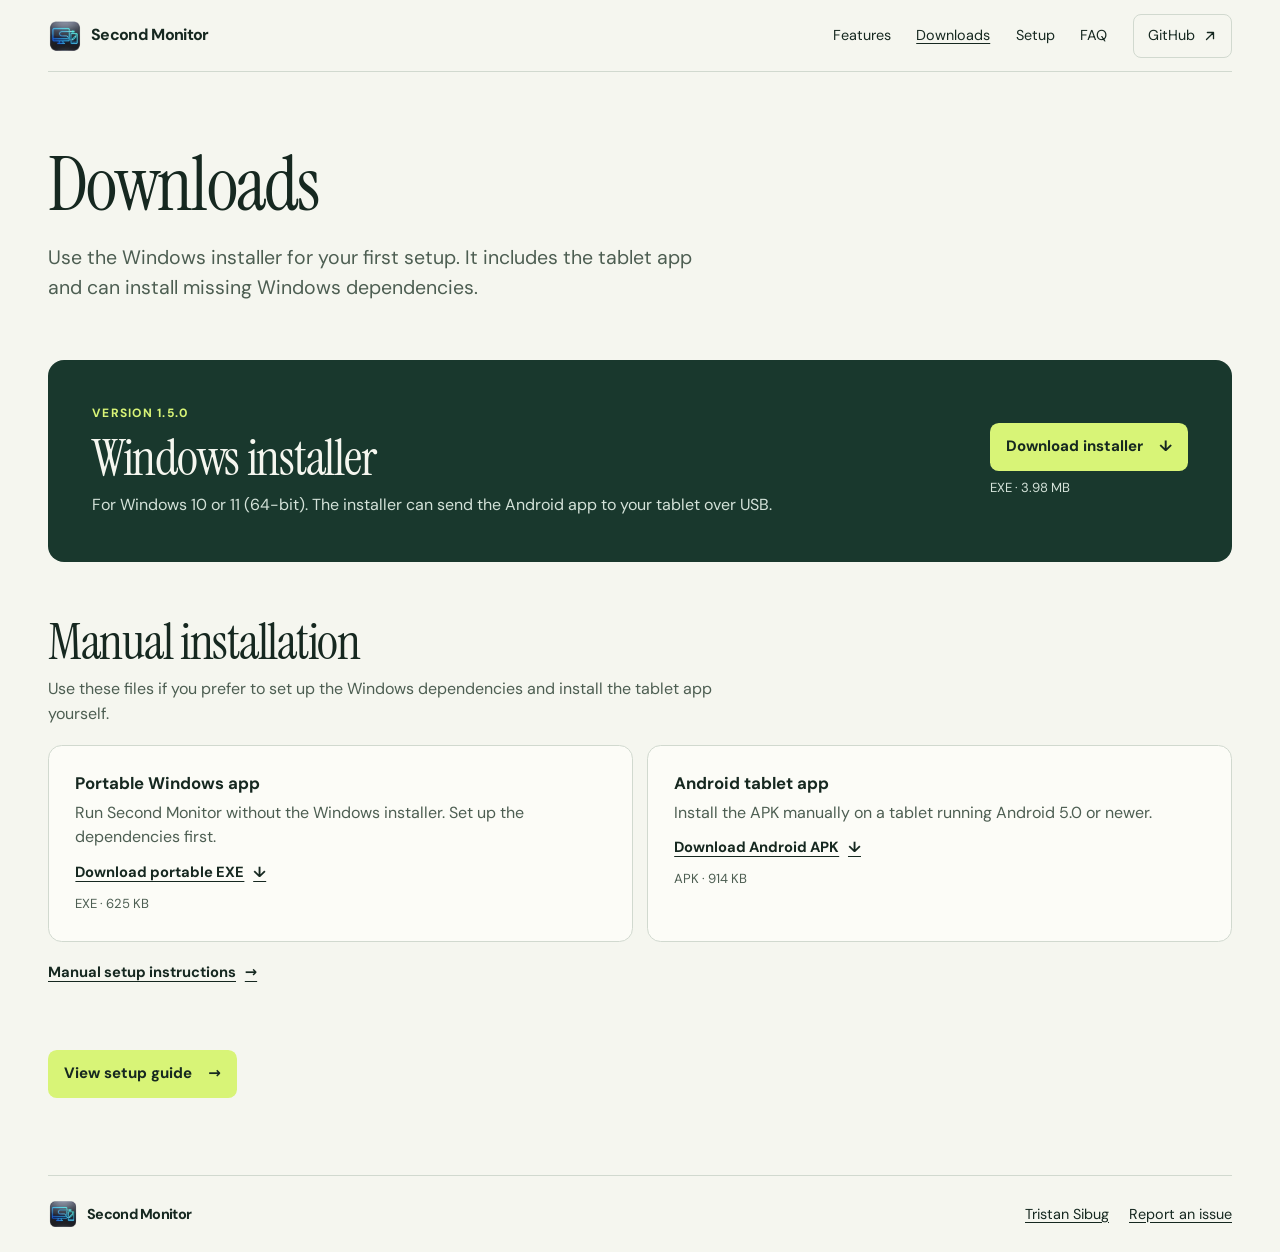
==== website/public/downloads/index.html @ 77a8d57a "Add dedicated Second Monitor download and setup pages" ====
<!doctype html>
<html lang="en">
<head>
  <meta charset="utf-8">
  <meta name="viewport" content="width=device-width, initial-scale=1">
  <meta name="description" content="Download the Second Monitor Windows installer, portable app, or Android APK.">
  <meta name="theme-color" content="#f5f6ef">
  <title>Downloads — Second Monitor</title>
  <link rel="icon" href="../assets/app-icon.webp" type="image/webp">
  <link rel="stylesheet" href="../styles.css">
</head>
<body>
  <a class="skip-link" href="#main">Skip to content</a>

  <header class="site-header">
    <div class="shell header-inner">
      <a class="brand" href="../">
        <img src="../assets/app-icon.webp" width="34" height="34" alt="">
        Second Monitor
      </a>
      <nav aria-label="Main navigation">
        <ul class="nav-links">
          <li><a href="../#features">Features</a></li>
          <li><a href="./" aria-current="page">Downloads</a></li>
          <li><a href="../setup/">Setup</a></li>
          <li><a href="../#faq">FAQ</a></li>
          <li><a class="github-link" href="https://github.com/TristanSibug/SecondMonitor">GitHub <svg class="link-icon" aria-hidden="true" width="14" height="14" viewBox="0 0 16 16" fill="none" stroke="currentColor" stroke-width="1.5" stroke-linecap="round" stroke-linejoin="round"><path d="M4 12 12 4M5 4h7v7"/></svg></a></li>
        </ul>
      </nav>
    </div>
  </header>

  <main class="shell content-page" id="main">
    <div class="page-intro">
      <h1>Downloads</h1>
      <p class="lede">Use the Windows installer for your first setup. It includes the tablet app and can install missing Windows dependencies.</p>
    </div>

    <section class="download-primary" aria-labelledby="installer-title">
      <div>
        <p class="eyebrow">Version 1.5.0</p>
        <h2 id="installer-title">Windows installer</h2>
        <p>For Windows 10 or 11 (64-bit). The installer can send the Android app to your tablet over USB.</p>
      </div>
      <div class="download-action">
        <a class="button" href="https://github.com/TristanSibug/SecondMonitor/releases/download/v1.5.0/SecondMonitorSetup-1.5.exe">Download installer <span aria-hidden="true">↓</span></a>
        <p class="file-info">EXE · 3.98 MB</p>
      </div>
    </section>

    <section class="download-options" id="manual-downloads" aria-labelledby="manual-title">
      <h2 id="manual-title">Manual installation</h2>
      <p>Use these files if you prefer to set up the Windows dependencies and install the tablet app yourself.</p>
      <div class="download-grid">
        <article class="feature">
          <h3>Portable Windows app</h3>
          <p>Run Second Monitor without the Windows installer. Set up the dependencies first.</p>
          <a class="text-link" href="https://github.com/TristanSibug/SecondMonitor/releases/download/v1.5.0/SecondMonitor.exe">Download portable EXE <span aria-hidden="true">↓</span></a>
          <p class="file-info">EXE · 625 KB</p>
        </article>
        <article class="feature">
          <h3>Android tablet app</h3>
          <p>Install the APK manually on a tablet running Android 5.0 or newer.</p>
          <a class="text-link" href="https://github.com/TristanSibug/SecondMonitor/releases/download/v1.5.0/SecondMonitor.apk">Download Android APK <span aria-hidden="true">↓</span></a>
          <p class="file-info">APK · 914 KB</p>
        </article>
      </div>
      <a class="text-link" href="../setup/#manual">Manual setup instructions <span aria-hidden="true">→</span></a>
    </section>

    <a class="button" href="../setup/">View setup guide <span aria-hidden="true">→</span></a>
  </main>

  <footer class="shell footer">
    <a class="brand" href="../">
      <img src="../assets/app-icon.webp" width="30" height="30" alt="">
      Second Monitor
    </a>
    <div class="footer-links"><a href="https://tjesibug.online/">Tristan Sibug</a><a href="https://github.com/TristanSibug/SecondMonitor/issues">Report an issue</a></div>
  </footer>
</body>
</html>
---- website/public/styles.css ----
@font-face {
  font-family: "DM Sans";
  src: url("assets/dm-sans.woff2") format("woff2");
  font-weight: 100 1000;
  font-display: swap;
}

@font-face {
  font-family: "Instrument Serif";
  src: url("assets/instrument-serif.woff2") format("woff2");
  font-display: swap;
}

@font-face {
  font-family: "Instrument Serif";
  src: url("assets/instrument-serif-italic.woff2") format("woff2");
  font-style: italic;
  font-display: swap;
}

:root {
  color-scheme: light;
  --paper: #f5f6ef;
  --ink: #162820;
  --muted: #4d5e52;
  --line: #d1d9cf;
  --forest: #19382d;
  --lime: #d8f477;
  --body-font: "DM Sans", system-ui, sans-serif;
  --display-font: "Instrument Serif", Georgia, serif;
}

* { box-sizing: border-box; }

body {
  margin: 0;
  background: var(--paper);
  color: var(--ink);
  font: 1rem/1.55 var(--body-font);
  overflow-wrap: break-word;
}

img { display: block; max-inline-size: 100%; block-size: auto; }
a { color: inherit; text-underline-offset: 0.24em; }
a:focus-visible, summary:focus-visible { outline: 2px solid currentColor; outline-offset: 4px; }
p { margin: 0; }

.shell {
  width: min(74rem, calc(100% - clamp(2rem, 7vw, 6rem)));
  margin-inline: auto;
}

.skip-link {
  position: absolute;
  z-index: 1;
  inset: 0 auto auto 1rem;
  padding: 0.75rem 1rem;
  transform: translateY(-150%);
  background: var(--lime);
}

.skip-link:focus { transform: translateY(0); }

.header-inner, .footer {
  display: flex;
  flex-wrap: wrap;
  align-items: center;
  justify-content: space-between;
  gap: 0.45rem 2rem;
  padding-block: 0.85rem;
}

.header-inner { border-bottom: 1px solid var(--line); }

.brand, .nav-links a, .text-link, .button, .footer-links a {
  display: inline-flex;
  align-items: center;
  gap: 0.55rem;
  min-block-size: 44px;
}

.brand {
  gap: 0.55rem;
  font-weight: 750;
  letter-spacing: -0.04em;
  text-decoration: none;
}

.brand img { flex: none; }

.nav-links {
  display: flex;
  flex-wrap: wrap;
  gap: 0 1.6rem;
  margin: 0;
  padding: 0;
  list-style: none;
  font-size: 0.9rem;
}

.nav-links a { text-decoration: none; }
.nav-links a:hover, .brand:hover, .nav-links [aria-current="page"] { text-decoration: underline; }
.nav-links .github-link {
  padding-inline: 0.85rem;
  border: 1px solid var(--line);
  border-radius: 0.5rem;
}

.hero {
  display: grid;
  grid-template-columns: minmax(0, 0.96fr) minmax(0, 1.04fr);
  align-items: center;
  gap: clamp(1.75rem, 4.5vw, 4.25rem);
  padding-block: clamp(3.5rem, 6vw, 6rem);
}

.eyebrow {
  display: flex;
  align-items: center;
  gap: 0.55rem;
  margin-block-end: 1.3rem;
  color: #365443;
  font-size: 0.75rem;
  font-weight: 750;
  letter-spacing: 0.105em;
  text-transform: uppercase;
}

.dot {
  flex: none;
  width: 0.5rem;
  aspect-ratio: 1;
  border-radius: 50%;
  background: #52774e;
}

h1, h2 {
  margin: 0;
  font: 400 clamp(2.75rem, 5.9vw, 5.6rem)/0.95 var(--display-font);
  letter-spacing: -0.025em;
}

h1 em { color: #396148; }

h2 {
  font-size: clamp(2.75rem, 5vw, 4.5rem);
  text-wrap: balance;
}

.lede {
  max-width: 32ch;
  margin-block: 1.4rem 1.2rem;
  color: var(--muted);
  font-size: clamp(1.02rem, 1.6vw, 1.22rem);
}

.actions {
  display: flex;
  flex-wrap: wrap;
  align-items: center;
  gap: 0.45rem 1.35rem;
}

.button {
  justify-content: space-between;
  gap: 1rem;
  min-block-size: 48px;
  padding: 0.7rem 0.95rem;
  border: 1px solid transparent;
  border-radius: 0.55rem;
  background: var(--lime);
  color: var(--ink);
  font-size: 0.94rem;
  font-weight: 750;
  text-decoration: none;
}

.button:hover { background: #c9e66a; }
.button:focus-visible { outline-color: var(--ink); }
.setup .button:focus-visible { outline-color: #f5f6ef; }
.text-link { font-size: 0.92rem; font-weight: 700; }
.text-link:hover { text-decoration-thickness: 2px; }

.hero-note {
  margin-block-start: 0.9rem;
  color: var(--muted);
  font-size: 0.85rem;
}

figure { margin: 0; }

.hero-figure {
  overflow: hidden;
  border: 1px solid #cbd7c5;
  border-radius: 1rem;
  background: #e1ead6;
}

.hero-figure img { width: 100%; }

.hero-figure figcaption {
  padding: 0.65rem 1rem;
  border-top: 1px solid #cbd7c5;
  color: #355141;
  font-size: 0.78rem;
  font-weight: 650;
}

.requirements {
  display: grid;
  grid-template-columns: repeat(3, minmax(0, 1fr));
  padding-block: 1rem;
  border-block: 1px solid var(--line);
}

.requirements > div { padding-inline: clamp(0.65rem, 3vw, 2rem); }
.requirements > div:first-child { padding-inline-start: 0; }
.requirements > div + div { border-inline-start: 1px solid var(--line); }

.requirements dt {
  margin-block-end: 0.15rem;
  color: var(--muted);
  font-size: 0.7rem;
  font-weight: 750;
  letter-spacing: 0.08em;
  text-transform: uppercase;
}

.requirements dd { margin: 0; font-size: clamp(0.87rem, 1.5vw, 1rem); font-weight: 700; }
.requirements dd span { color: var(--muted); font-weight: 500; }

.section { padding-block: clamp(3rem, 6vw, 5.5rem); }

.section-heading {
  display: flex;
  flex-wrap: wrap;
  gap: 0.8rem 2rem;
  align-items: end;
  justify-content: space-between;
  margin-block-end: 1.75rem;
}

.section-heading p { max-width: 34ch; color: var(--muted); }

.features {
  display: grid;
  grid-template-columns: repeat(3, minmax(0, 1fr));
  gap: 0.85rem;
}

.feature {
  padding: clamp(1.1rem, 2.5vw, 1.65rem);
  border: 1px solid var(--line);
  border-radius: 0.85rem;
  background: #fcfcf7;
}

.feature-icon {
  box-sizing: content-box;
  padding: 0.55rem;
  border-radius: 0.5rem;
  background: #e7eedf;
  color: #335641;
}

h3 { margin: 0; font-size: 1.05rem; line-height: 1.35; }
.feature h3 { margin-block: 0.85rem 0.35rem; }
.feature p { color: var(--muted); }

.setup-band { background: var(--forest); color: var(--paper); }

.setup {
  display: grid;
  grid-template-columns: minmax(0, 1.1fr) minmax(0, 0.9fr);
  align-items: center;
  gap: clamp(2rem, 6vw, 6rem);
  padding-block: clamp(3rem, 6vw, 5.5rem);
}

.setup h2 { max-width: 12ch; text-wrap: wrap; }

.steps {
  display: grid;
  gap: 0.9rem;
  padding-inline-start: 1.5rem;
  margin-block: 1.5rem;
}

.steps li { padding-inline-start: 0.35rem; }
.steps li::marker { color: var(--lime); font-weight: 750; }
.steps p { margin-block-start: 0.2rem; color: #d4e2d9; }

.app-figure {
  display: grid;
  justify-items: center;
  gap: 0.85rem;
  padding: clamp(0.75rem, 2vw, 1.5rem);
  border: 1px solid #597466;
  border-radius: 1rem;
  background: #264738;
}

.app-figure img {
  width: min(100%, 25rem);
  border-radius: 0.45rem;
  box-shadow: 0 1rem 2rem #101d1877;
}

@media (hover: hover) {
  .app-figure:hover {
    background: #2d5141;
    border-color: #8ea99a;
  }

  @media (prefers-reduced-motion: no-preference) {
    .app-figure img { transition: transform 200ms ease; }
    .app-figure:hover img { transform: scale(1.025); }
  }
}

.app-figure figcaption { color: #d4e2d9; font-size: 0.8rem; text-align: center; }

.faq {
  display: grid;
  grid-template-columns: minmax(0, 0.8fr) minmax(0, 1.2fr);
  gap: 1.25rem 3rem;
}

.faq h2 { margin-block-end: 0.45rem; }
.questions { border-top: 1px solid var(--line); }
details { border-bottom: 1px solid var(--line); }

summary {
  min-block-size: 44px;
  padding-block: 0.9rem;
  cursor: pointer;
  font-weight: 750;
}

summary::marker { color: #396148; }
details p { max-width: 54ch; padding-block: 0 1rem; color: var(--muted); }

.footer {
  border-top: 1px solid var(--line);
  padding-block: 1rem;
  font-size: 0.9rem;
}

.footer-links { display: flex; flex-wrap: wrap; gap: 0 1.25rem; }

.content-page { padding-block: clamp(2.75rem, 6vw, 5.5rem); }

.page-intro { margin-block-end: clamp(2rem, 5vw, 3.5rem); }
.page-intro .lede { max-width: 52ch; }
.content-page h2 { font-size: clamp(2.1rem, 4vw, 3.4rem); }
.content-page p:not(.eyebrow, .lede, .file-info) { max-width: 65ch; }

.download-primary {
  display: flex;
  flex-wrap: wrap;
  align-items: center;
  justify-content: space-between;
  gap: 1.25rem 2rem;
  padding: clamp(1.25rem, 4vw, 2.75rem);
  border-radius: 1rem;
  background: var(--forest);
  color: var(--paper);
}

.download-primary .eyebrow { color: var(--lime); margin-block-end: 0.75rem; }
.download-primary h2 { margin-block-end: 0.65rem; }
.download-primary p { color: #d4e2d9; }
.download-primary .button:focus-visible { outline-color: var(--paper); }
.file-info { color: var(--muted); font-size: 0.82rem; }
.download-action .file-info { margin-block-start: 0.45rem; }

.download-options { margin-block: clamp(2rem, 5vw, 3.5rem); }
.download-options > p { margin-block-start: 0.65rem; color: var(--muted); }

.download-grid {
  display: grid;
  grid-template-columns: repeat(2, minmax(0, 1fr));
  gap: 0.85rem;
  margin-block: 1.15rem 0.5rem;
}

.download-grid h3 { margin-block-start: 0; }

.guide-layout {
  display: grid;
  grid-template-columns: minmax(11rem, 1fr) minmax(0, 3.1fr);
  align-items: start;
  gap: 1.75rem clamp(2rem, 5vw, 4.5rem);
}

.guide-nav {
  padding: 1rem;
  border: 1px solid var(--line);
  border-radius: 0.85rem;
  background: #fcfcf7;
}

.guide-nav p { font-weight: 750; }
.guide-nav ul { margin: 0.35rem 0 0; padding: 0; list-style: none; }
.guide-nav a { display: flex; align-items: center; min-block-size: 44px; font-size: 0.93rem; }

.guide-content { max-width: 71ch; }
.guide-content section + section {
  border-top: 1px solid var(--line);
  padding-block-start: 1.75rem;
  margin-block-start: 1.75rem;
}

.guide-content h2 { margin-block-end: 0.85rem; text-wrap: wrap; }
.guide-content ol, .guide-content ul { padding-inline-start: 1.45rem; }
.guide-content li + li { margin-block-start: 0.55rem; }
.guide-content code { overflow-wrap: anywhere; }
.guide-problems dt { font-weight: 750; }
.guide-problems dd { margin: 0.2rem 0 0.9rem; color: var(--muted); }

@media (max-width: 48.75rem) {
  .hero, .setup, .faq, .guide-layout { grid-template-columns: minmax(0, 1fr); }
  h1 { font-size: clamp(3.15rem, 10vw, 5.3rem); }
  .hero { padding-block: 2.75rem; }
  .features { grid-template-columns: minmax(0, 1fr); }
  .app-figure { justify-self: start; width: min(100%, 29rem); }
}

@media (max-width: 32rem) {
  .header-inner { padding-block: 0.6rem; }
  .nav-links { gap: 0 0.9rem; }
  .download-grid { grid-template-columns: minmax(0, 1fr); }
  .nav-links .github-link { padding-inline: 0; border-color: transparent; }
  .requirements > div:last-child { padding-inline-end: 0; }
}
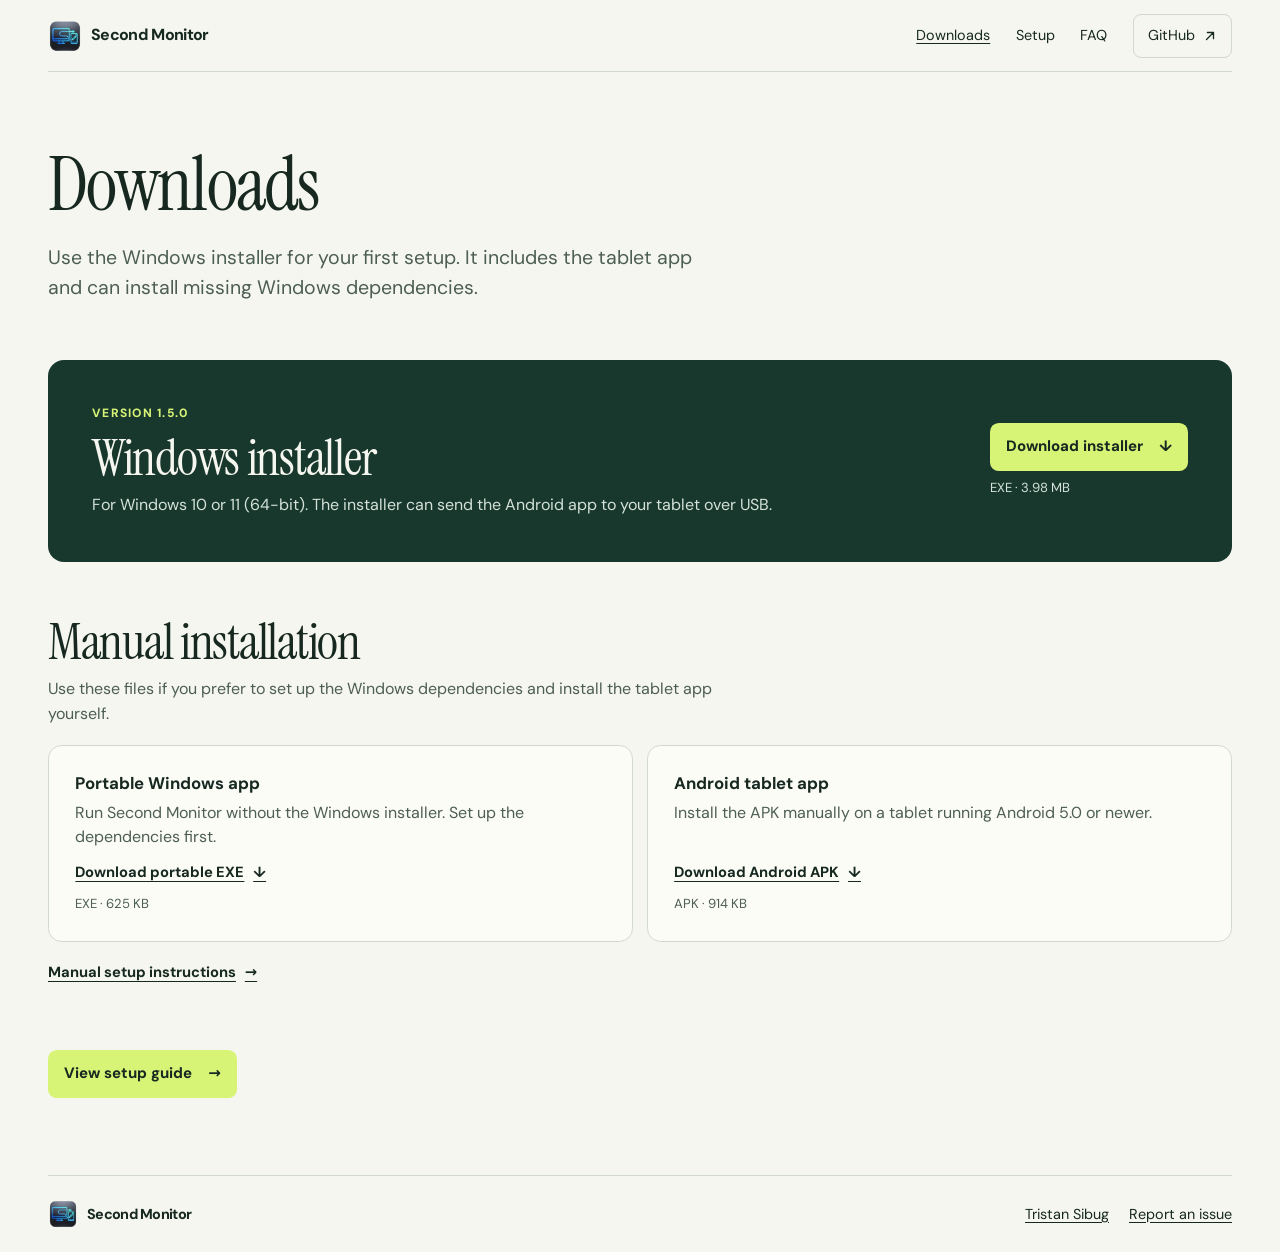
==== commit 8ebcef90: "Refine website navigation and download card alignment" ====
--- a/website/public/downloads/index.html
+++ b/website/public/downloads/index.html
@@ -20,7 +20,6 @@
       </a>
       <nav aria-label="Main navigation">
         <ul class="nav-links">
-          <li><a href="../#features">Features</a></li>
           <li><a href="./" aria-current="page">Downloads</a></li>
           <li><a href="../setup/">Setup</a></li>
           <li><a href="../#faq">FAQ</a></li>
@@ -55,14 +54,18 @@
         <article class="feature">
           <h3>Portable Windows app</h3>
           <p>Run Second Monitor without the Windows installer. Set up the dependencies first.</p>
-          <a class="text-link" href="https://github.com/TristanSibug/SecondMonitor/releases/download/v1.5.0/SecondMonitor.exe">Download portable EXE <span aria-hidden="true">↓</span></a>
-          <p class="file-info">EXE · 625 KB</p>
+          <div class="download-file">
+            <a class="text-link" href="https://github.com/TristanSibug/SecondMonitor/releases/download/v1.5.0/SecondMonitor.exe">Download portable EXE <span aria-hidden="true">↓</span></a>
+            <p class="file-info">EXE · 625 KB</p>
+          </div>
         </article>
         <article class="feature">
           <h3>Android tablet app</h3>
           <p>Install the APK manually on a tablet running Android 5.0 or newer.</p>
-          <a class="text-link" href="https://github.com/TristanSibug/SecondMonitor/releases/download/v1.5.0/SecondMonitor.apk">Download Android APK <span aria-hidden="true">↓</span></a>
-          <p class="file-info">APK · 914 KB</p>
+          <div class="download-file">
+            <a class="text-link" href="https://github.com/TristanSibug/SecondMonitor/releases/download/v1.5.0/SecondMonitor.apk">Download Android APK <span aria-hidden="true">↓</span></a>
+            <p class="file-info">APK · 914 KB</p>
+          </div>
         </article>
       </div>
       <a class="text-link" href="../setup/#manual">Manual setup instructions <span aria-hidden="true">→</span></a>
--- a/website/public/styles.css
+++ b/website/public/styles.css
@@ -31,6 +31,10 @@
 }
 
 * { box-sizing: border-box; }
+
+@media (prefers-reduced-motion: no-preference) {
+  :root:has(#faq:target) { scroll-behavior: smooth; }
+}
 
 body {
   margin: 0;
@@ -384,7 +388,13 @@
   margin-block: 1.15rem 0.5rem;
 }
 
+.download-grid .feature {
+  display: flex;
+  flex-direction: column;
+}
+
 .download-grid h3 { margin-block-start: 0; }
+.download-file { margin-block-start: auto; }
 
 .guide-layout {
   display: grid;
@@ -402,7 +412,17 @@
 
 .guide-nav p { font-weight: 750; }
 .guide-nav ul { margin: 0.35rem 0 0; padding: 0; list-style: none; }
-.guide-nav a { display: flex; align-items: center; min-block-size: 44px; font-size: 0.93rem; }
+.guide-nav a {
+  display: flex;
+  align-items: center;
+  min-block-size: 44px;
+  padding-inline: 0.4rem;
+  border-radius: 0.35rem;
+  font-size: 0.93rem;
+  text-decoration: none;
+}
+
+.guide-nav a:hover { background: #e7eedf; }
 
 .guide-content { max-width: 71ch; }
 .guide-content section + section {
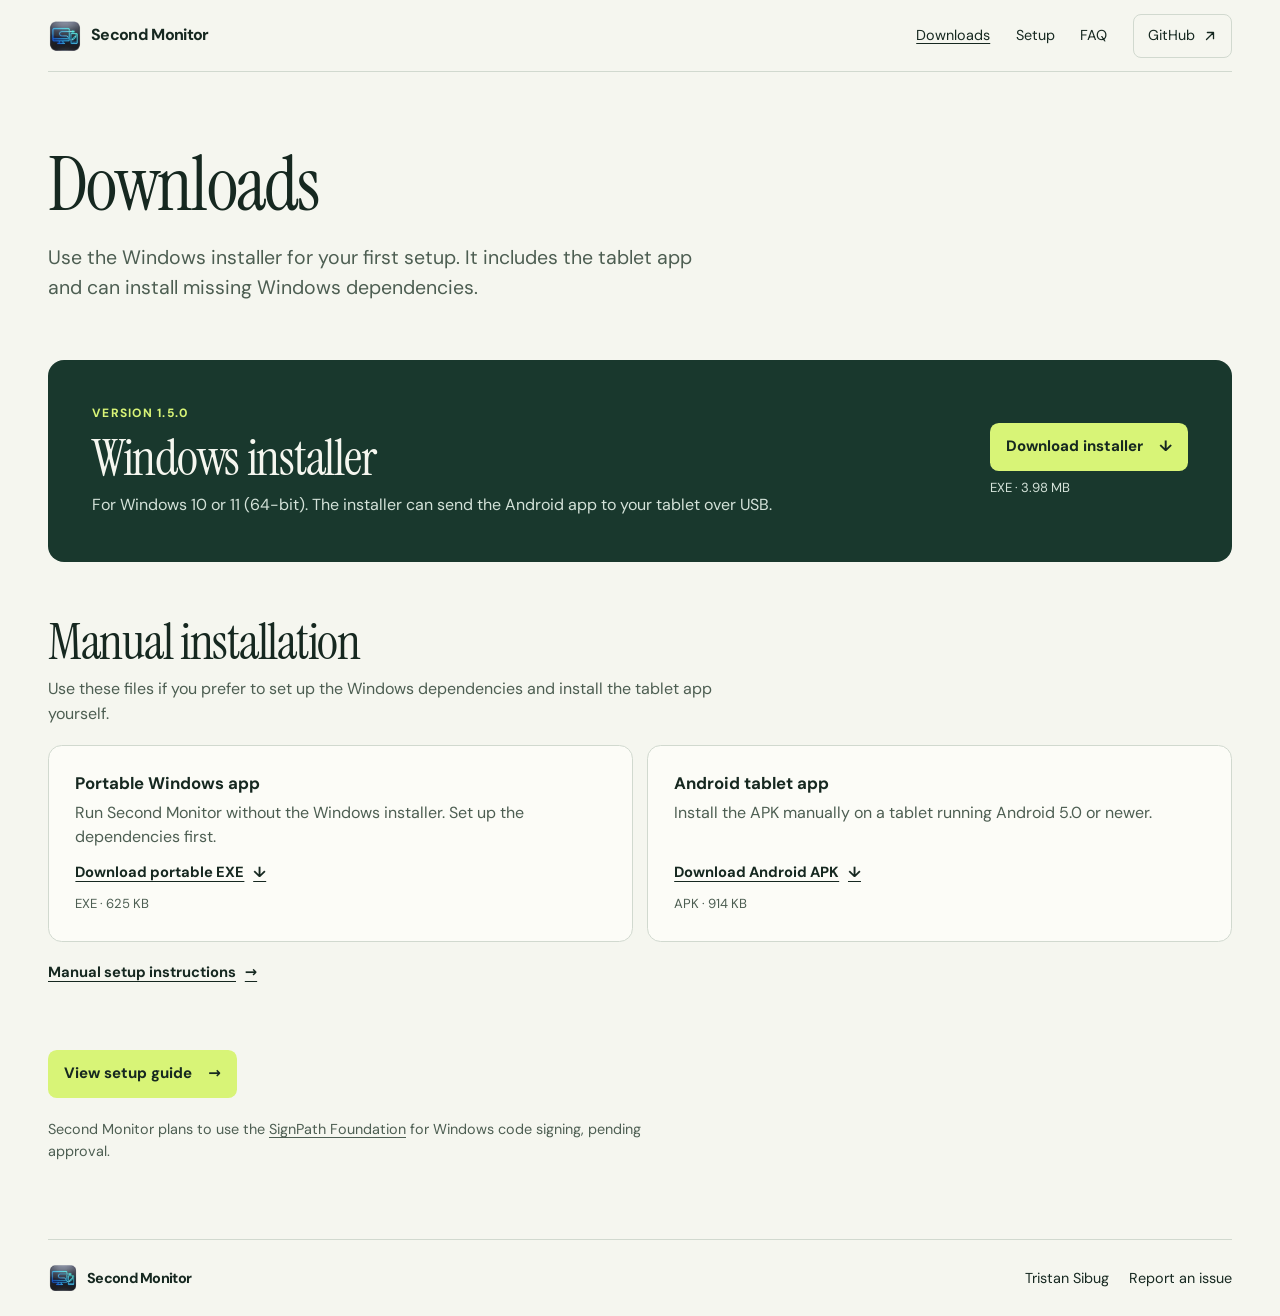
==== commit 5ae48f04: "Add a SignPath notice to the Downloads page" ====
--- a/website/public/downloads/index.html
+++ b/website/public/downloads/index.html
@@ -72,6 +72,7 @@
     </section>
 
     <a class="button" href="../setup/">View setup guide <span aria-hidden="true">→</span></a>
+    <p class="signing-notice">Second Monitor plans to use the <a href="https://signpath.org/">SignPath Foundation</a> for Windows code signing, pending approval.</p>
   </main>
 
   <footer class="shell footer">
--- a/website/public/styles.css
+++ b/website/public/styles.css
@@ -351,6 +351,8 @@
 }
 
 .footer-links { display: flex; flex-wrap: wrap; gap: 0 1.25rem; }
+.footer-links a { text-decoration: none; }
+.footer-links a:hover { text-decoration: underline; }
 
 .content-page { padding-block: clamp(2.75rem, 6vw, 5.5rem); }
 
@@ -380,6 +382,7 @@
 
 .download-options { margin-block: clamp(2rem, 5vw, 3.5rem); }
 .download-options > p { margin-block-start: 0.65rem; color: var(--muted); }
+.signing-notice { margin-block-start: 1.25rem; color: var(--muted); font-size: 0.9rem; }
 
 .download-grid {
   display: grid;
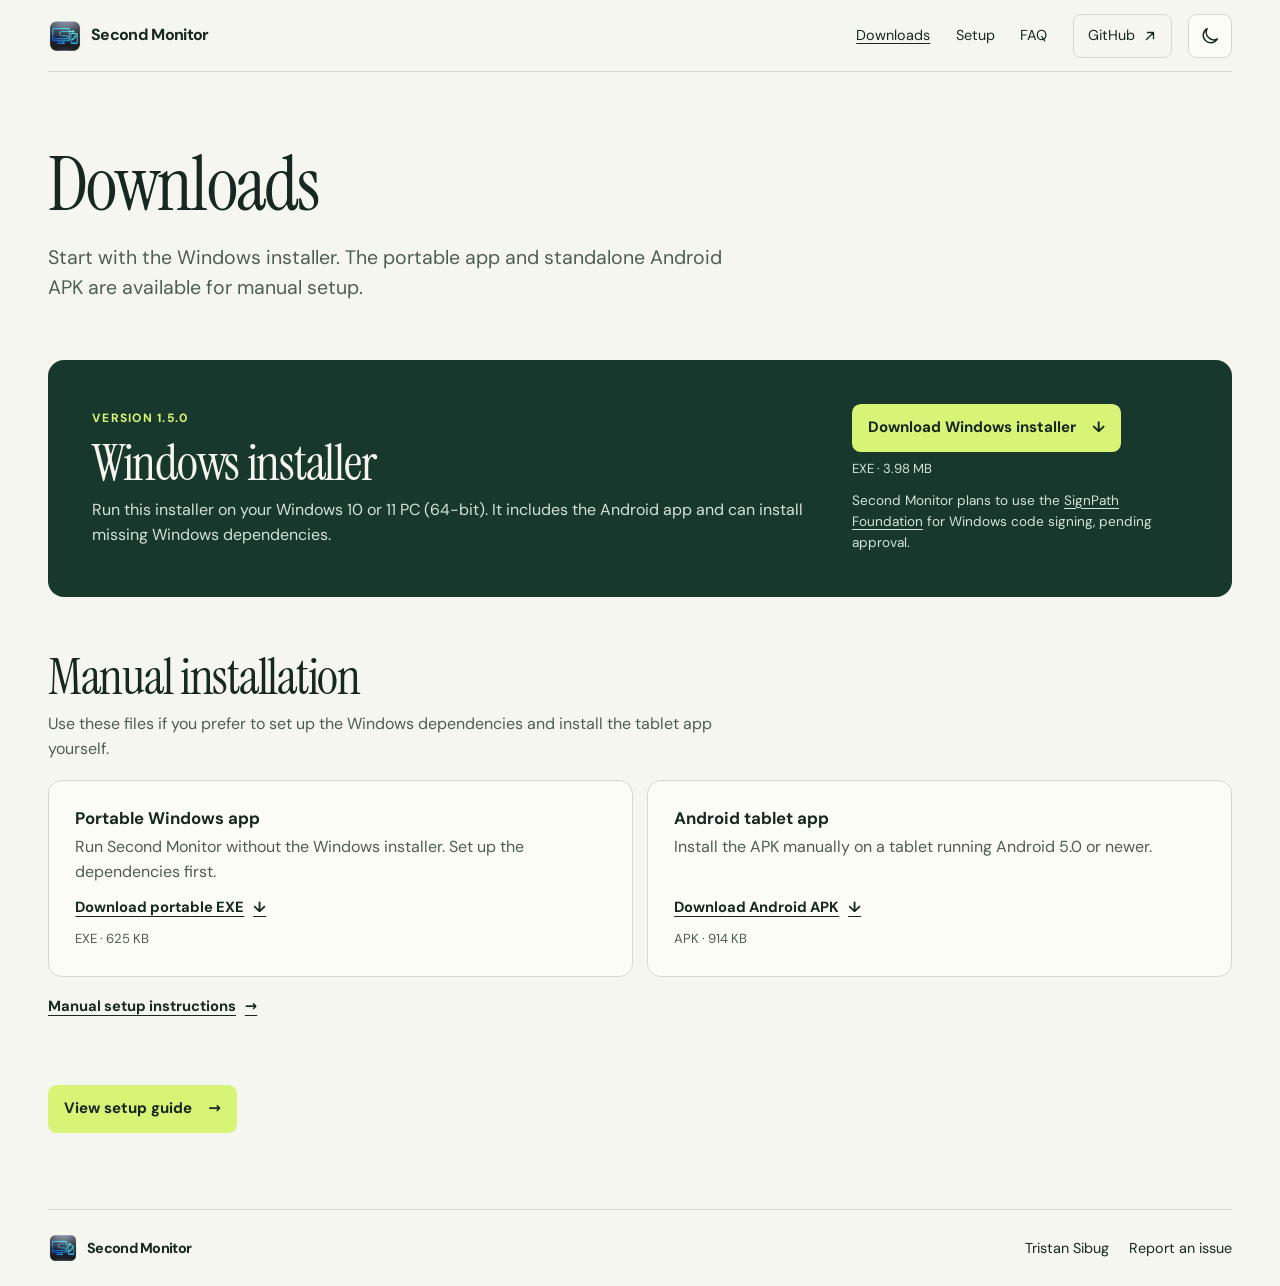
==== commit 21982562: "Add website themes and streamline download and setup" ====
--- a/website/public/downloads/index.html
+++ b/website/public/downloads/index.html
@@ -4,7 +4,9 @@
   <meta charset="utf-8">
   <meta name="viewport" content="width=device-width, initial-scale=1">
   <meta name="description" content="Download the Second Monitor Windows installer, portable app, or Android APK.">
+  <meta name="color-scheme" content="light dark">
   <meta name="theme-color" content="#f5f6ef">
+  <script src="../theme.js"></script>
   <title>Downloads — Second Monitor</title>
   <link rel="icon" href="../assets/app-icon.webp" type="image/webp">
   <link rel="stylesheet" href="../styles.css">
@@ -26,24 +28,29 @@
           <li><a class="github-link" href="https://github.com/TristanSibug/SecondMonitor">GitHub <svg class="link-icon" aria-hidden="true" width="14" height="14" viewBox="0 0 16 16" fill="none" stroke="currentColor" stroke-width="1.5" stroke-linecap="round" stroke-linejoin="round"><path d="M4 12 12 4M5 4h7v7"/></svg></a></li>
         </ul>
       </nav>
+      <button class="theme-toggle" type="button" aria-label="Dark theme" aria-pressed="false" title="Switch to dark theme" hidden>
+        <svg class="theme-moon" aria-hidden="true" width="20" height="20" viewBox="0 0 24 24" fill="none" stroke="currentColor" stroke-width="1.7" stroke-linecap="round" stroke-linejoin="round"><path d="M20.8 15.4A9 9 0 0 1 8.6 3.2 9 9 0 1 0 20.8 15.4Z"/></svg>
+        <svg class="theme-sun" aria-hidden="true" width="20" height="20" viewBox="0 0 24 24" fill="none" stroke="currentColor" stroke-width="1.7" stroke-linecap="round"><circle cx="12" cy="12" r="4"/><path d="M12 2v2m0 16v2M2 12h2m16 0h2M5 5l1.4 1.4m11.2 11.2L19 19M5 19l1.4-1.4M17.6 6.4 19 5"/></svg>
+      </button>
     </div>
   </header>
 
   <main class="shell content-page" id="main">
     <div class="page-intro">
       <h1>Downloads</h1>
-      <p class="lede">Use the Windows installer for your first setup. It includes the tablet app and can install missing Windows dependencies.</p>
+      <p class="lede">Start with the Windows installer. The portable app and standalone Android APK are available for manual setup.</p>
     </div>
 
-    <section class="download-primary" aria-labelledby="installer-title">
+    <section class="download-primary" id="windows-installer" aria-labelledby="installer-title">
       <div>
         <p class="eyebrow">Version 1.5.0</p>
         <h2 id="installer-title">Windows installer</h2>
-        <p>For Windows 10 or 11 (64-bit). The installer can send the Android app to your tablet over USB.</p>
+        <p>Run this installer on your Windows 10 or 11 PC (64-bit). It includes the Android app and can install missing Windows dependencies.</p>
       </div>
       <div class="download-action">
-        <a class="button" href="https://github.com/TristanSibug/SecondMonitor/releases/download/v1.5.0/SecondMonitorSetup-1.5.exe">Download installer <span aria-hidden="true">↓</span></a>
+        <a class="button" href="https://github.com/TristanSibug/SecondMonitor/releases/download/v1.5.0/SecondMonitorSetup-1.5.exe">Download Windows installer <span aria-hidden="true">↓</span></a>
         <p class="file-info">EXE · 3.98 MB</p>
+        <p class="signing-notice">Second Monitor plans to use the <a href="https://signpath.org/">SignPath Foundation</a> for Windows code signing, pending approval.</p>
       </div>
     </section>
 
@@ -72,7 +79,6 @@
     </section>
 
     <a class="button" href="../setup/">View setup guide <span aria-hidden="true">→</span></a>
-    <p class="signing-notice">Second Monitor plans to use the <a href="https://signpath.org/">SignPath Foundation</a> for Windows code signing, pending approval.</p>
   </main>
 
   <footer class="shell footer">
--- a/website/public/styles.css
+++ b/website/public/styles.css
@@ -24,10 +24,41 @@
   --ink: #162820;
   --muted: #4d5e52;
   --line: #d1d9cf;
+  --surface: #fcfcf7;
+  --soft: #e7eedf;
+  --accent: #396148;
+  --accent-edge: #527749;
+  --selected: #eaf2de;
+  --image-plate: #e1ead6;
+  --image-line: #cbd7c5;
   --forest: #19382d;
+  --band-ink: #f5f6ef;
+  --band-muted: #d4e2d9;
   --lime: #d8f477;
+  --button-ink: #162820;
   --body-font: "DM Sans", system-ui, sans-serif;
   --display-font: "Instrument Serif", Georgia, serif;
+}
+
+@supports (color: light-dark(black, white)) {
+  :root {
+    color-scheme: light dark;
+    --paper: light-dark(#f5f6ef, #121e19);
+    --ink: light-dark(#162820, #edf3e8);
+    --muted: light-dark(#4d5e52, #bacbbf);
+    --line: light-dark(#d1d9cf, #40594c);
+    --surface: light-dark(#fcfcf7, #1c2c24);
+    --soft: light-dark(#e7eedf, #293e32);
+    --accent: light-dark(#396148, #bedb96);
+    --accent-edge: light-dark(#527749, #99bd87);
+    --selected: light-dark(#eaf2de, #2c4836);
+    --image-plate: light-dark(#e1ead6, #22382d);
+    --image-line: light-dark(#cbd7c5, #486456);
+    --forest: light-dark(#19382d, #1d392e);
+  }
+
+  :root:has(> head > meta[name="color-scheme"][content="light"]) { color-scheme: light; }
+  :root:has(> head > meta[name="color-scheme"][content="dark"]) { color-scheme: dark; }
 }
 
 * { box-sizing: border-box; }
@@ -61,6 +92,7 @@
   padding: 0.75rem 1rem;
   transform: translateY(-150%);
   background: var(--lime);
+  color: var(--button-ink);
 }
 
 .skip-link:focus { transform: translateY(0); }
@@ -74,7 +106,36 @@
   padding-block: 0.85rem;
 }
 
-.header-inner { border-bottom: 1px solid var(--line); }
+.header-inner {
+  display: grid;
+  grid-template-columns: minmax(0, 1fr) auto;
+  gap: 0.45rem 1rem;
+  border-bottom: 1px solid var(--line);
+}
+
+.header-inner:has(.theme-toggle:not([hidden])) {
+  grid-template-columns: minmax(0, 1fr) auto auto;
+}
+
+.header-inner .brand { justify-self: start; }
+
+.theme-toggle:not([hidden]) {
+  display: grid;
+  place-items: center;
+  min-inline-size: 44px;
+  min-block-size: 44px;
+  padding: 0.55rem;
+  border: 1px solid var(--line);
+  border-radius: 0.55rem;
+  background: var(--surface);
+  color: var(--ink);
+  cursor: pointer;
+}
+
+.theme-toggle:hover { background: var(--soft); }
+.theme-toggle:focus-visible { outline: 2px solid currentColor; outline-offset: 4px; }
+.theme-toggle[aria-pressed="false"] .theme-sun,
+.theme-toggle[aria-pressed="true"] .theme-moon { display: none; }
 
 .brand, .nav-links a, .text-link, .button, .footer-links a {
   display: inline-flex;
@@ -130,21 +191,13 @@
   text-transform: uppercase;
 }
 
-.dot {
-  flex: none;
-  width: 0.5rem;
-  aspect-ratio: 1;
-  border-radius: 50%;
-  background: #52774e;
-}
-
 h1, h2 {
   margin: 0;
   font: 400 clamp(2.75rem, 5.9vw, 5.6rem)/0.95 var(--display-font);
   letter-spacing: -0.025em;
 }
 
-h1 em { color: #396148; }
+h1 em { color: var(--accent); }
 
 h2 {
   font-size: clamp(2.75rem, 5vw, 4.5rem);
@@ -173,7 +226,7 @@
   border: 1px solid transparent;
   border-radius: 0.55rem;
   background: var(--lime);
-  color: var(--ink);
+  color: var(--button-ink);
   font-size: 0.94rem;
   font-weight: 750;
   text-decoration: none;
@@ -181,7 +234,7 @@
 
 .button:hover { background: #c9e66a; }
 .button:focus-visible { outline-color: var(--ink); }
-.setup .button:focus-visible { outline-color: #f5f6ef; }
+.setup .button:focus-visible { outline-color: var(--band-ink); }
 .text-link { font-size: 0.92rem; font-weight: 700; }
 .text-link:hover { text-decoration-thickness: 2px; }
 
@@ -195,17 +248,17 @@
 
 .hero-figure {
   overflow: hidden;
-  border: 1px solid #cbd7c5;
+  border: 1px solid var(--image-line);
   border-radius: 1rem;
-  background: #e1ead6;
+  background: var(--image-plate);
 }
 
 .hero-figure img { width: 100%; }
 
 .hero-figure figcaption {
   padding: 0.65rem 1rem;
-  border-top: 1px solid #cbd7c5;
-  color: #355141;
+  border-top: 1px solid var(--image-line);
+  color: var(--accent);
   font-size: 0.78rem;
   font-weight: 650;
 }
@@ -213,11 +266,12 @@
 .requirements {
   display: grid;
   grid-template-columns: repeat(3, minmax(0, 1fr));
-  padding-block: 1rem;
+  margin-block: 0 1.2rem;
+  padding-block: 0.65rem;
   border-block: 1px solid var(--line);
 }
 
-.requirements > div { padding-inline: clamp(0.65rem, 3vw, 2rem); }
+.requirements > div { padding-inline: 0.65rem; }
 .requirements > div:first-child { padding-inline-start: 0; }
 .requirements > div + div { border-inline-start: 1px solid var(--line); }
 
@@ -256,22 +310,22 @@
   padding: clamp(1.1rem, 2.5vw, 1.65rem);
   border: 1px solid var(--line);
   border-radius: 0.85rem;
-  background: #fcfcf7;
+  background: var(--surface);
 }
 
 .feature-icon {
   box-sizing: content-box;
   padding: 0.55rem;
   border-radius: 0.5rem;
-  background: #e7eedf;
-  color: #335641;
+  background: var(--soft);
+  color: var(--accent);
 }
 
 h3 { margin: 0; font-size: 1.05rem; line-height: 1.35; }
 .feature h3 { margin-block: 0.85rem 0.35rem; }
 .feature p { color: var(--muted); }
 
-.setup-band { background: var(--forest); color: var(--paper); }
+.setup-band { background: var(--forest); color: var(--band-ink); }
 
 .setup {
   display: grid;
@@ -292,7 +346,7 @@
 
 .steps li { padding-inline-start: 0.35rem; }
 .steps li::marker { color: var(--lime); font-weight: 750; }
-.steps p { margin-block-start: 0.2rem; color: #d4e2d9; }
+.steps p { margin-block-start: 0.2rem; color: var(--band-muted); }
 
 .app-figure {
   display: grid;
@@ -322,7 +376,7 @@
   }
 }
 
-.app-figure figcaption { color: #d4e2d9; font-size: 0.8rem; text-align: center; }
+.app-figure figcaption { color: var(--band-muted); font-size: 0.8rem; text-align: center; }
 
 .faq {
   display: grid;
@@ -341,7 +395,7 @@
   font-weight: 750;
 }
 
-summary::marker { color: #396148; }
+summary::marker { color: var(--accent); }
 details p { max-width: 54ch; padding-block: 0 1rem; color: var(--muted); }
 
 .footer {
@@ -370,19 +424,20 @@
   padding: clamp(1.25rem, 4vw, 2.75rem);
   border-radius: 1rem;
   background: var(--forest);
-  color: var(--paper);
+  color: var(--band-ink);
 }
 
 .download-primary .eyebrow { color: var(--lime); margin-block-end: 0.75rem; }
 .download-primary h2 { margin-block-end: 0.65rem; }
-.download-primary p { color: #d4e2d9; }
-.download-primary .button:focus-visible { outline-color: var(--paper); }
+.download-primary p { color: var(--band-muted); }
+.download-primary .button:focus-visible { outline-color: var(--band-ink); }
+.download-action { max-width: 21rem; }
 .file-info { color: var(--muted); font-size: 0.82rem; }
 .download-action .file-info { margin-block-start: 0.45rem; }
 
 .download-options { margin-block: clamp(2rem, 5vw, 3.5rem); }
 .download-options > p { margin-block-start: 0.65rem; color: var(--muted); }
-.signing-notice { margin-block-start: 1.25rem; color: var(--muted); font-size: 0.9rem; }
+.signing-notice { margin-block-start: 0.65rem; font-size: 0.85rem; }
 
 .download-grid {
   display: grid;
@@ -399,6 +454,34 @@
 .download-grid h3 { margin-block-start: 0; }
 .download-file { margin-block-start: auto; }
 
+.quick-start {
+  margin-block-end: clamp(1.75rem, 4vw, 3rem);
+  padding: clamp(1rem, 3vw, 2rem);
+  border: 1px solid var(--line);
+  border-radius: 0.85rem;
+  background: var(--surface);
+}
+
+.quick-start-header {
+  display: flex;
+  flex-wrap: wrap;
+  align-items: center;
+  justify-content: space-between;
+  gap: 0.85rem 1.5rem;
+}
+
+.quick-start ol {
+  display: grid;
+  grid-template-columns: repeat(3, minmax(0, 1fr));
+  gap: 0.9rem clamp(1.65rem, 4vw, 3.5rem);
+  margin-block: 0.85rem 0;
+  padding-inline-start: 1.3rem;
+}
+
+.quick-start li::marker { color: var(--accent); font-weight: 750; }
+.quick-start li a { display: inline-flex; align-items: center; min-block-size: 44px; font-weight: 750; }
+.quick-start li p { color: var(--muted); }
+
 .guide-layout {
   display: grid;
   grid-template-columns: minmax(11rem, 1fr) minmax(0, 3.1fr);
@@ -407,13 +490,13 @@
 }
 
 .guide-nav {
-  padding: 1rem;
+  padding: 0.35rem 1rem;
   border: 1px solid var(--line);
   border-radius: 0.85rem;
-  background: #fcfcf7;
-}
-
-.guide-nav p { font-weight: 750; }
+  background: var(--surface);
+}
+
+.guide-nav summary { padding-block: 0.55rem; }
 .guide-nav ul { margin: 0.35rem 0 0; padding: 0; list-style: none; }
 .guide-nav a {
   display: flex;
@@ -425,7 +508,7 @@
   text-decoration: none;
 }
 
-.guide-nav a:hover { background: #e7eedf; }
+.guide-nav a:hover { background: var(--soft); }
 
 .guide-content { max-width: 71ch; }
 .guide-content section + section {
@@ -442,11 +525,17 @@
 .guide-problems dd { margin: 0.2rem 0 0.9rem; color: var(--muted); }
 
 @media (max-width: 48.75rem) {
-  .hero, .setup, .faq, .guide-layout { grid-template-columns: minmax(0, 1fr); }
+  .hero, .setup, .faq, .guide-layout, .quick-start ol { grid-template-columns: minmax(0, 1fr); }
   h1 { font-size: clamp(3.15rem, 10vw, 5.3rem); }
   .hero { padding-block: 2.75rem; }
   .features { grid-template-columns: minmax(0, 1fr); }
   .app-figure { justify-self: start; width: min(100%, 29rem); }
+}
+
+@media (max-width: 40rem) {
+  .header-inner:has(.theme-toggle:not([hidden])) { grid-template-columns: minmax(0, 1fr) auto; }
+  .header-inner nav { grid-area: 2 / 1 / auto / -1; }
+  .theme-toggle { grid-area: 1 / 2; }
 }
 
 @media (max-width: 32rem) {
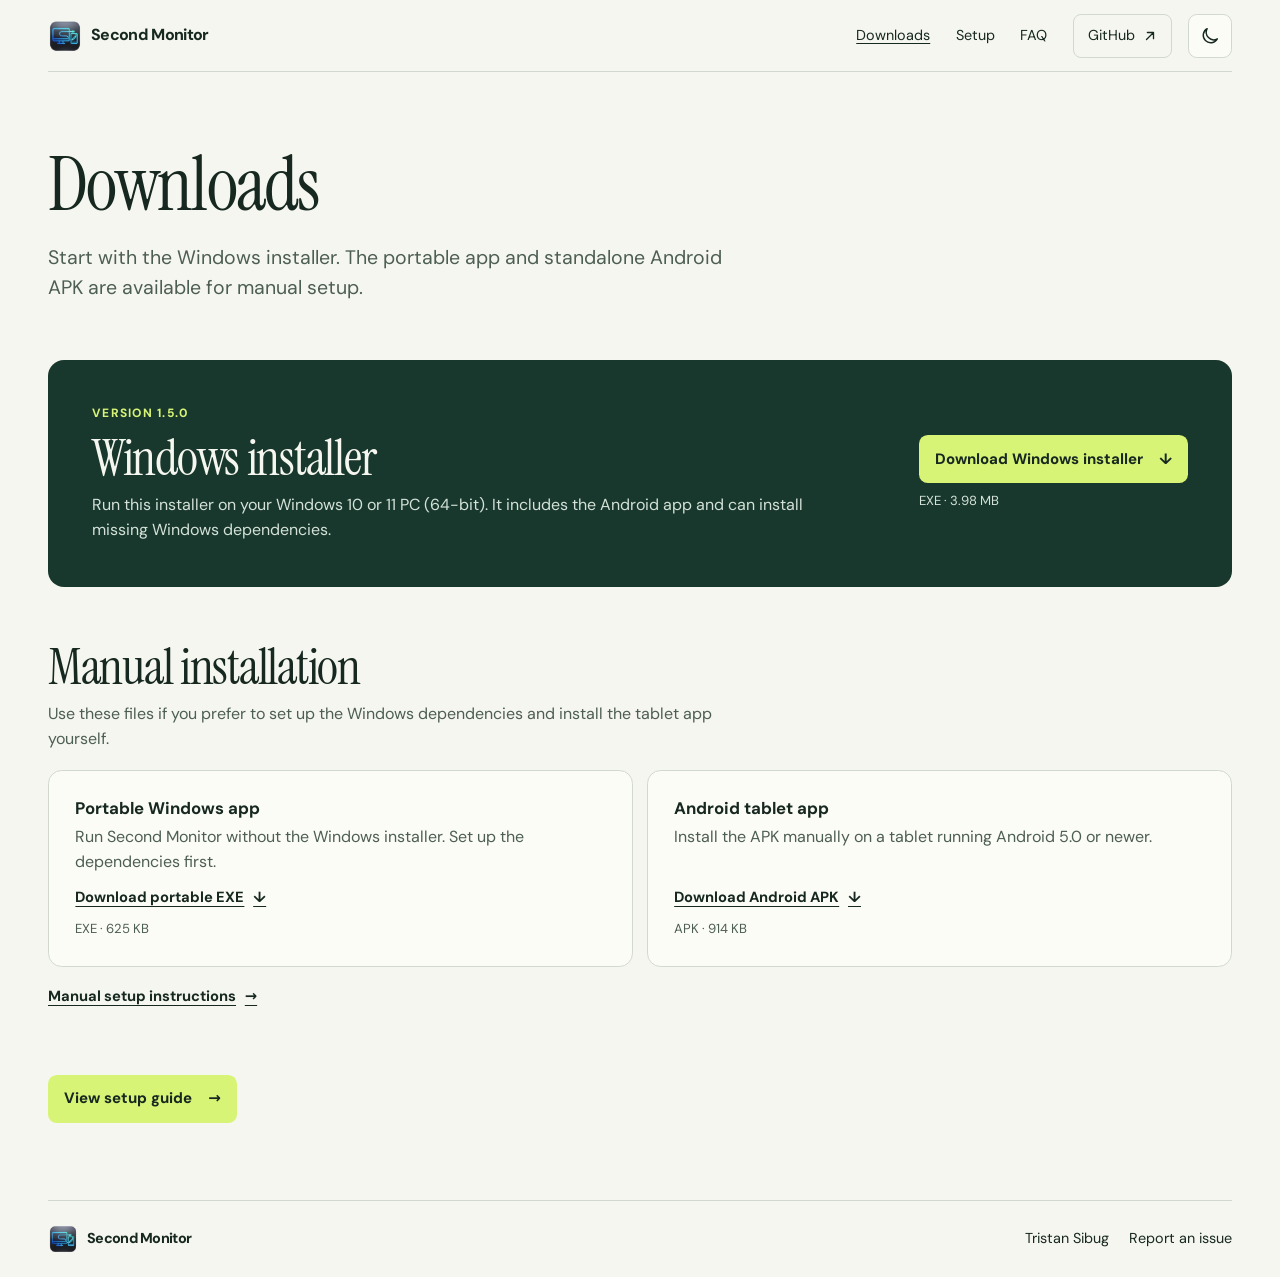
==== commit b7b3b9e5: "Remove SignPath notice from Downloads" ====
--- a/website/public/downloads/index.html
+++ b/website/public/downloads/index.html
@@ -50,7 +50,6 @@
       <div class="download-action">
         <a class="button" href="https://github.com/TristanSibug/SecondMonitor/releases/download/v1.5.0/SecondMonitorSetup-1.5.exe">Download Windows installer <span aria-hidden="true">↓</span></a>
         <p class="file-info">EXE · 3.98 MB</p>
-        <p class="signing-notice">Second Monitor plans to use the <a href="https://signpath.org/">SignPath Foundation</a> for Windows code signing, pending approval.</p>
       </div>
     </section>
 
--- a/website/public/styles.css
+++ b/website/public/styles.css
@@ -65,6 +65,12 @@
 
 @media (prefers-reduced-motion: no-preference) {
   :root:has(#faq:target) { scroll-behavior: smooth; }
+
+  ::view-transition { pointer-events: none; }
+  ::view-transition-group(root) {
+    animation-duration: 260ms;
+    animation-timing-function: ease-in-out;
+  }
 }
 
 body {
@@ -255,14 +261,6 @@
 
 .hero-figure img { width: 100%; }
 
-.hero-figure figcaption {
-  padding: 0.65rem 1rem;
-  border-top: 1px solid var(--image-line);
-  color: var(--accent);
-  font-size: 0.78rem;
-  font-weight: 650;
-}
-
 .requirements {
   display: grid;
   grid-template-columns: repeat(3, minmax(0, 1fr));
@@ -437,7 +435,6 @@
 
 .download-options { margin-block: clamp(2rem, 5vw, 3.5rem); }
 .download-options > p { margin-block-start: 0.65rem; color: var(--muted); }
-.signing-notice { margin-block-start: 0.65rem; font-size: 0.85rem; }
 
 .download-grid {
   display: grid;
